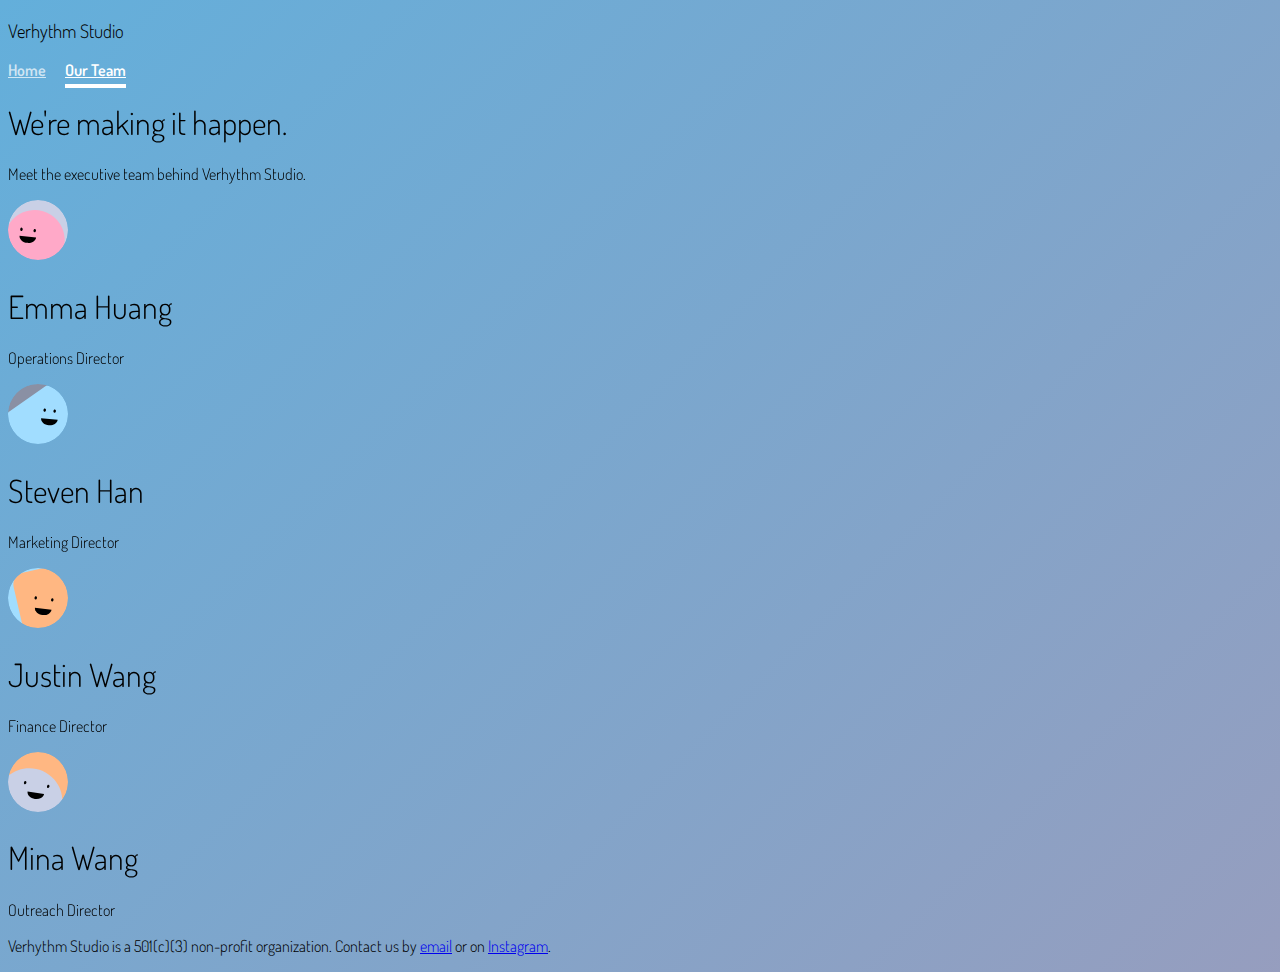
==== team.html @ cb027f07 "Add files via upload" ====
<!doctype html>
<html lang="en" class="h-100">
  <head>
    <meta charset="utf-8">
    <meta name="viewport" content="width=device-width, initial-scale=1">
    <meta name="description" content="We're rebooting our lesson system and scheduling to make our services better and more accessible for everyone. Verhythm Studio will return in late fall 2021. Thank you for your patience!">
    <meta name="author" content="Emma Huang">
    <meta name="generator" content="Hugo 0.84.0">
    <title>Our Team ‣ Verhythm Studio</title>

    <link rel="canonical" href="https://getbootstrap.com/docs/5.0/examples/cover/">
    <link rel="stylesheet" href="https://fonts.googleapis.com/css2?family=Dosis">
    <link rel="stylesheet" href="https://unpkg.com/aos@next/dist/aos.css" />

    

    <!-- Bootstrap core CSS -->
    <link href="https://cdn.jsdelivr.net/npm/bootstrap@5.0.2/dist/css/bootstrap.min.css" rel="stylesheet" integrity="sha384-EVSTQN3/azprG1Anm3QDgpJLIm9Nao0Yz1ztcQTwFspd3yD65VohhpuuCOmLASjC" crossorigin="anonymous">
    <link rel="stylesheet" href="main.css">
    <meta name="theme-color" content="#63afdb">


    <style>

        body,h1, h2, h3, h4, h5, p, a, form, textarea {font-family: "Dosis", sans-serif; font-weight: 300}


        .circle-rounded {
          border-radius: 50px;
        }

      @media only screen and (max-width: 600px) {
        .header-custom {
          padding-bottom: 40px;
        }

        .footer-custom {
          padding-top: 20px;
        }
      }        

    </style>

    <script src="https://ajax.googleapis.com/ajax/libs/jquery/3.5.1/jquery.min.js"></script>

  </head>
  <body class="d-flex h-100 text-center text-white bg-dark">
    
<div class="cover-container d-flex w-100 h-100 p-3 mx-auto flex-column">
  <header class="mb-auto header-custom">
    <div>
      <h3 class="float-md-start mb-0 mt-2 text-white-50">Verhythm Studio</h3>
      <nav class="nav nav-masthead justify-content-center float-md-end mt-2">
        <a class="nav-link" aria-current="page" href="index.html">Home</a>
        <a class="nav-link active" href="#">Our Team</a>
      </nav>
    </div>
  </header>


  <main class="px-3">
    <h1 data-aos="fade-in" data-aos-delay="100">We're making it happen.</h1>
    <p class="lead mt-3" data-aos="fade-in" data-aos-delay="300">Meet the executive team behind Verhythm Studio.</p>

    <div class="container pt-3" data-aos="fade-in" data-aos-delay="600">
      <div class="row">
        <div class="col-sm-3">
          <img class="m-1 circle-rounded" src="pfp4.svg" alt="" width="60" height="60">
          <h1 class="h4 mt-2 fw-normal">Emma Huang</h1>
          <p>Operations Director</p> 
        </div>
        <div class="col-sm-3">
          <img class="m-1 circle-rounded" src="pfp3.svg" alt="" width="60" height="60">
          <h1 class="h4 mt-2 fw-normal">Steven Han</h1>
          <p>Marketing Director</p> 
        </div>
        <div class="col-sm-3">
          <img class="m-1 circle-rounded" src="pfp2.svg" alt="" width="60" height="60">
          <h1 class="h4 mt-2 fw-normal">Justin Wang</h1>
          <p>Finance Director</p> 
        </div>
        <div class="col-sm-3">
          <img class="m-1 circle-rounded" src="pfp1.svg" alt="" width="60" height="60">
          <h1 class="h4 mt-2 fw-normal">Mina Wang</h1>
          <p>Outreach Director</p> 
        </div>
      </div>
    </div>



  </main>

  <footer class="mt-auto text-white-50 footer-custom">
    <p>Verhythm Studio is a 501(c)(3) non-profit organization. Contact us by <a href="mailto:hello@verhythm.org" class="text-white">email</a> or on <a href="https://instagram.com/verhythm" class="text-white">Instagram</a>.</p>
  </footer>
</div>

<!-- initiate aos -->
<script src="https://unpkg.com/aos@next/dist/aos.js"></script>

<script>
    AOS.init({once:true, duration:"800"});
</script>
    
  </body>
</html>
---- main.css ----
.bd-placeholder-img {
    font-size: 1.125rem;
    text-anchor: middle;
    -webkit-user-select: none;
    -moz-user-select: none;
    user-select: none;
  }

  @media (min-width: 768px) {
    .bd-placeholder-img-lg {
      font-size: 3.5rem;
    }
  }

  /** cover.css **/
  /*
    * Globals
    */


    /* Custom default button */
    .btn-secondary,
    .btn-secondary:hover,
    .btn-secondary:focus {
    color: #333;
    text-shadow: none; /* Prevent inheritance from `body` */
    }


    /*
    * Base structure
    */

    .cover-container {
    max-width: 42em;
    }


    /*
    * Header
    */

    .nav-masthead .nav-link {
    padding: .25rem 0;
    font-weight: 600;
    color: rgba(255, 255, 255, .70);
    background-color: transparent;
    border-bottom: .25rem solid transparent;
    }

    .nav-masthead .nav-link:hover,
    .nav-masthead .nav-link:focus {
    border-bottom-color: rgba(255, 255, 255, .35);
    }

    .nav-masthead .nav-link + .nav-link {
    margin-left: 1rem;
    }

    .nav-masthead .active {
    color: #fff;
    border-bottom-color: #fff;
    }

    body {
        background: linear-gradient(-45deg, #d19e79, #c98ca2, #63afdb);
        background-size: 400% 400%;
        animation: gradient 8s linear infinite;
    }


    @keyframes gradient {
        0% {
            background-position: 0% 50%;
        }
        50% {
            background-position: 100% 50%;
        }
        100% {
            background-position: 0% 50%;
        }
    }

    .circle-rounded {
        border-radius: 50px;
      }

    @media only screen and (max-width: 600px) {
      .header-custom {
        padding-bottom: 40px;
      }

      .footer-custom {
        padding-top: 20px;
      }
    }
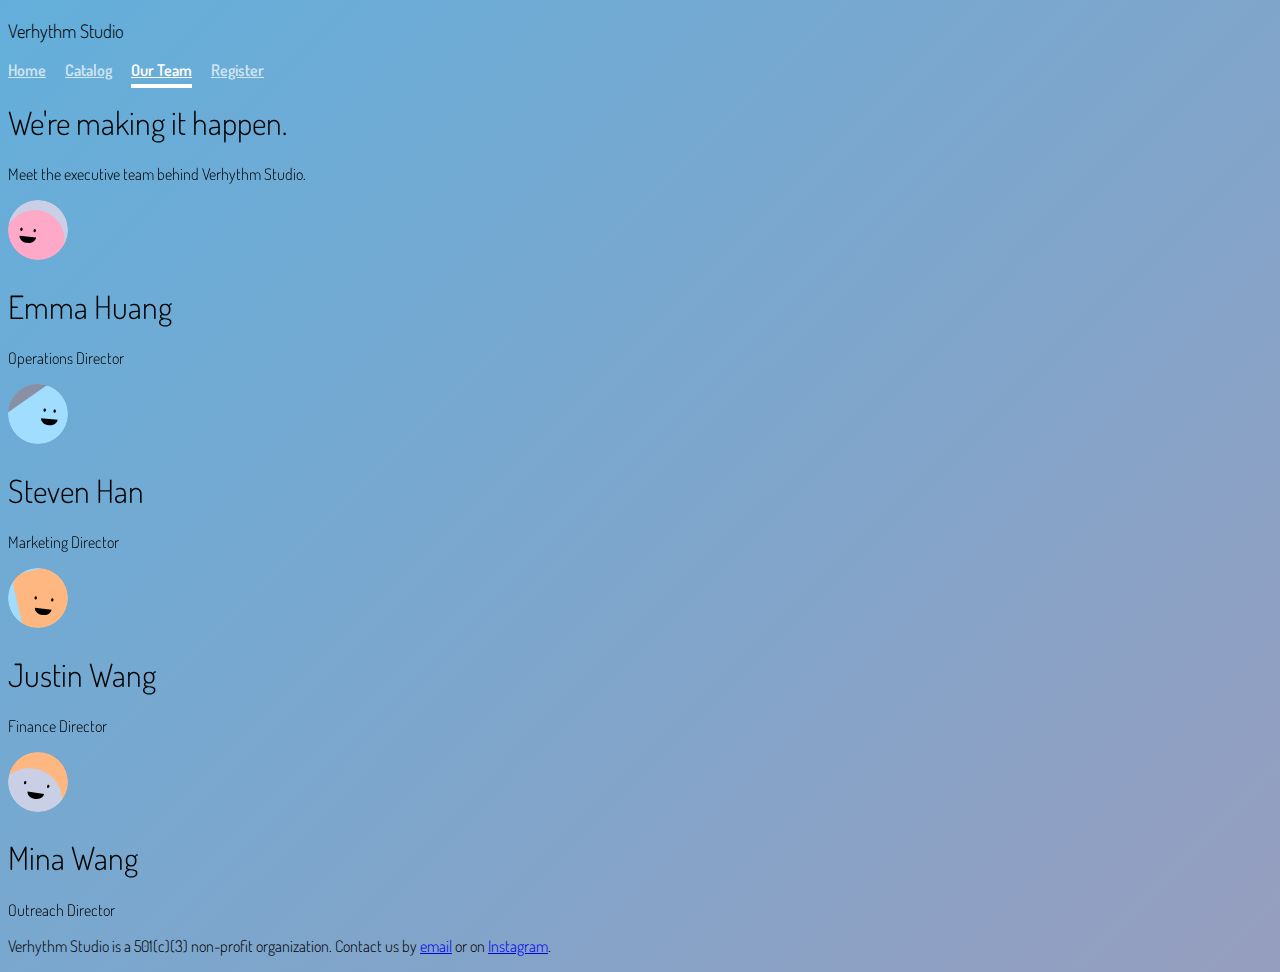
==== commit e5c5b5ee: "Add files via upload" ====
--- a/team.html
+++ b/team.html
@@ -52,7 +52,9 @@
       <h3 class="float-md-start mb-0 mt-2 text-white-50">Verhythm Studio</h3>
       <nav class="nav nav-masthead justify-content-center float-md-end mt-2">
         <a class="nav-link" aria-current="page" href="index.html">Home</a>
+        <a class="nav-link" href="catalog.html">Catalog</a>
         <a class="nav-link active" href="#">Our Team</a>
+        <a class="nav-link" target="_blank" href="https://forms.gle/dQL2wdPDbszCJcTs7">Register</a>
       </nav>
     </div>
   </header>
@@ -65,22 +67,22 @@
     <div class="container pt-3" data-aos="fade-in" data-aos-delay="600">
       <div class="row">
         <div class="col-sm-3">
-          <img class="m-1 circle-rounded" src="pfp4.svg" alt="" width="60" height="60">
+          <img class="m-1 circle-rounded" src="assets/pfp4.svg" alt="" width="60" height="60">
           <h1 class="h4 mt-2 fw-normal">Emma Huang</h1>
           <p>Operations Director</p> 
         </div>
         <div class="col-sm-3">
-          <img class="m-1 circle-rounded" src="pfp3.svg" alt="" width="60" height="60">
+          <img class="m-1 circle-rounded" src="assets/pfp3.svg" alt="" width="60" height="60">
           <h1 class="h4 mt-2 fw-normal">Steven Han</h1>
           <p>Marketing Director</p> 
         </div>
         <div class="col-sm-3">
-          <img class="m-1 circle-rounded" src="pfp2.svg" alt="" width="60" height="60">
+          <img class="m-1 circle-rounded" src="assets/pfp2.svg" alt="" width="60" height="60">
           <h1 class="h4 mt-2 fw-normal">Justin Wang</h1>
           <p>Finance Director</p> 
         </div>
         <div class="col-sm-3">
-          <img class="m-1 circle-rounded" src="pfp1.svg" alt="" width="60" height="60">
+          <img class="m-1 circle-rounded" src="assets/pfp1.svg" alt="" width="60" height="60">
           <h1 class="h4 mt-2 fw-normal">Mina Wang</h1>
           <p>Outreach Director</p> 
         </div>
--- a/main.css
+++ b/main.css
@@ -11,6 +11,16 @@
       font-size: 3.5rem;
     }
   }
+
+        ::-moz-selection { /* Code for Firefox */
+        background: #A1DDFF;
+        color: white;
+        }
+
+        ::selection {
+        background: #A1DDFF;
+        color: white;
+        }
 
   /** cover.css **/
   /*
@@ -93,4 +103,4 @@
       .footer-custom {
         padding-top: 20px;
       }
-    }  +    }  
